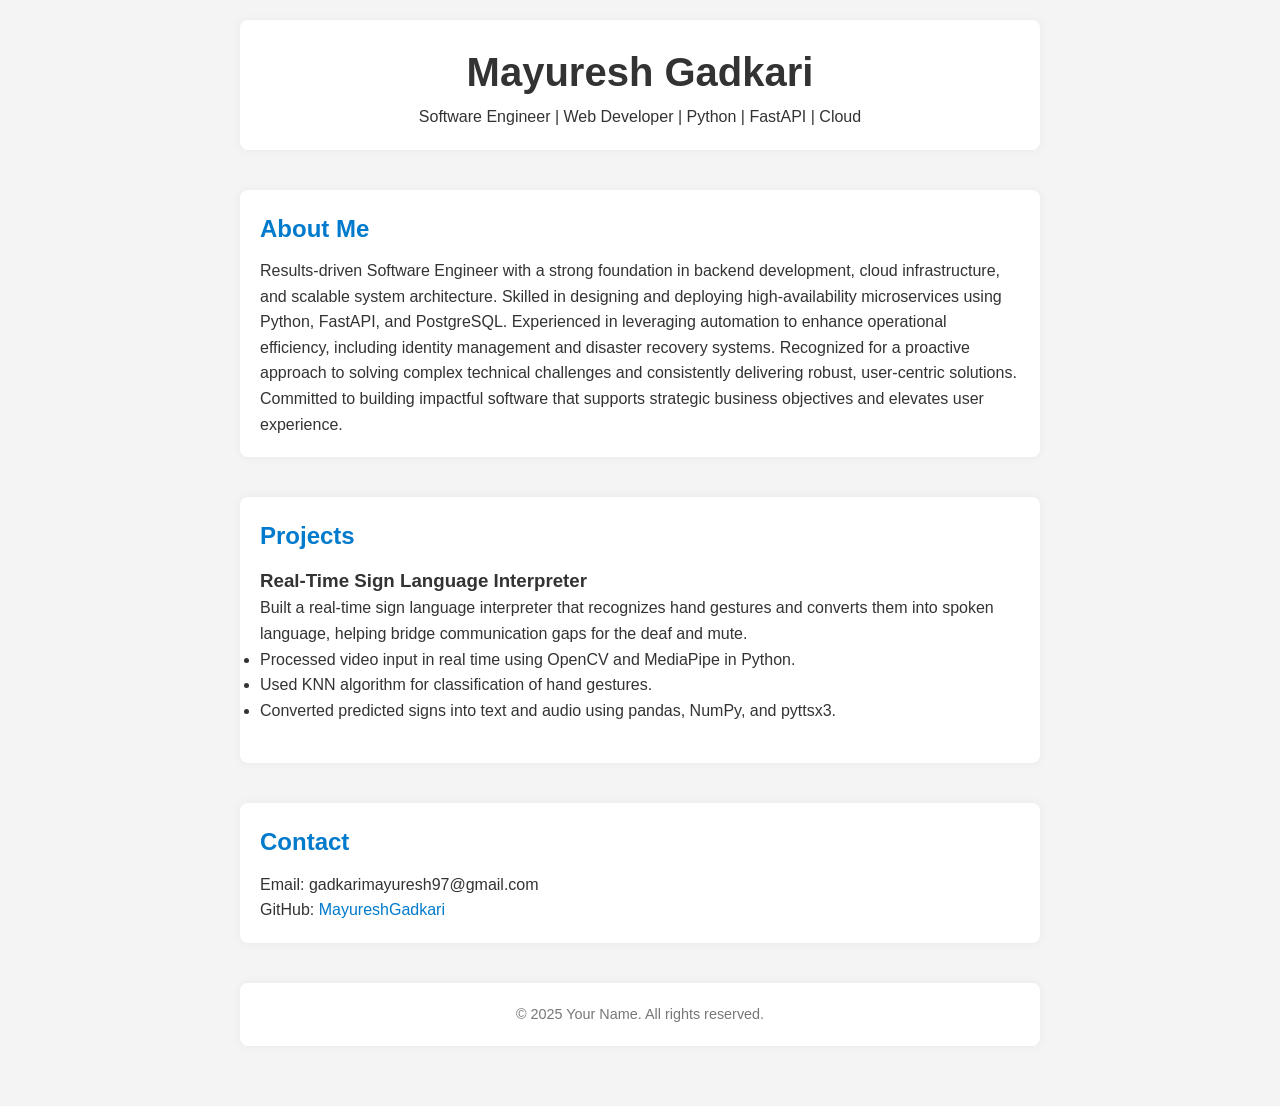
==== index.html @ cf2e9d56 "Started Portfolio development" ====
<!DOCTYPE html>
<html lang="en">
<head>
  <meta charset="UTF-8" />
  <meta name="viewport" content="width=device-width, initial-scale=1.0" />
  <title>Your Name - Portfolio</title>
  <link rel="stylesheet" href="style.css" />
</head>
<body>
  <header>
    <h1>Mayuresh Gadkari</h1>
    <p>Software Engineer | Web Developer | Python | FastAPI | Cloud </p>
  </header>

  <section id="about">
    <h2>About Me</h2>
    <p>Results-driven Software Engineer with a strong foundation in backend development, cloud infrastructure, and
scalable system architecture. Skilled in designing and deploying high-availability microservices using Python,
FastAPI, and PostgreSQL. Experienced in leveraging automation to enhance operational efficiency, including
identity management and disaster recovery systems. Recognized for a proactive approach to solving complex
technical challenges and consistently delivering robust, user-centric solutions. Committed to building impactful
software that supports strategic business objectives and elevates user experience.</p>
  </section>

  <section id="projects">
    <h2>Projects</h2>
    <div class="project">
      <h3>Real-Time Sign Language Interpreter</h3>
      <p>
        Built a real-time sign language interpreter that recognizes hand gestures and converts them into spoken language,
        helping bridge communication gaps for the deaf and mute.
      </p>
      <ul>
        <li>Processed video input in real time using OpenCV and MediaPipe in Python.</li>
        <li>Used KNN algorithm for classification of hand gestures.</li>
        <li>Converted predicted signs into text and audio using pandas, NumPy, and pyttsx3.</li>
      </ul>
    </div>

  </section>

  <section id="contact">
    <h2>Contact</h2>
    <p>Email: gadkarimayuresh97@gmail.com</p>
    <p>GitHub: <a href="https://github.com/MayureshGadkari" target="_blank">MayureshGadkari</a></p>
  </section>

  <footer>
    <p>© 2025 Your Name. All rights reserved.</p>
  </footer>
</body>
</html>
---- style.css ----
/* Reset + base styles */
* {
  margin: 0;
  padding: 0;
  box-sizing: border-box;
}

body {
  font-family: Arial, sans-serif;
  line-height: 1.6;
  background-color: #f4f4f4;
  color: #333;
  padding: 20px;
}

/* Layout */
header, section, footer {
  max-width: 800px;
  margin: 0 auto 40px;
  padding: 20px;
  background: white;
  border-radius: 8px;
  box-shadow: 0 0 10px rgba(0,0,0,0.05);
}

header {
  text-align: center;
}

h1 {
  font-size: 2.5em;
  color: #333;
}

h2 {
  margin-bottom: 10px;
  color: #007acc;
}

.project {
  margin-bottom: 20px;
}

a {
  color: #007acc;
  text-decoration: none;
}

a:hover {
  text-decoration: underline;
}

footer {
  text-align: center;
  font-size: 0.9em;
  color: #777;
}
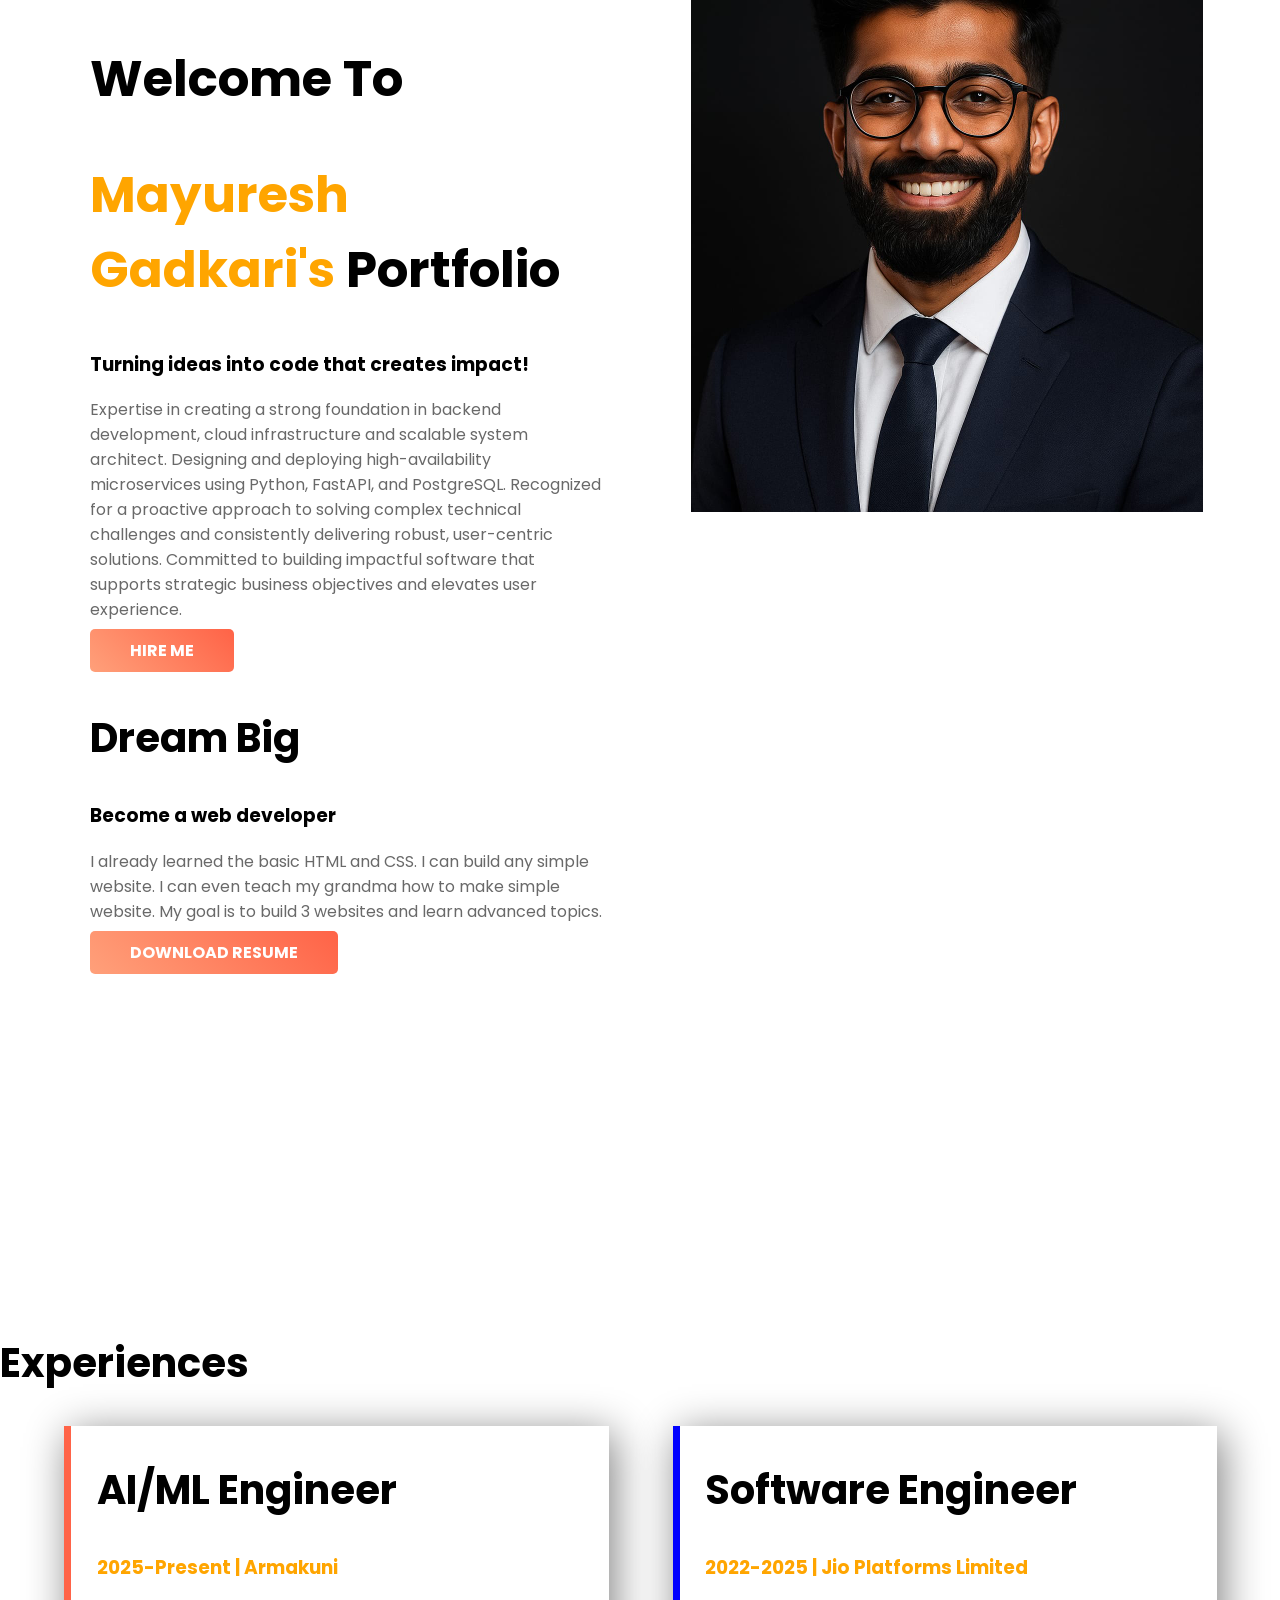
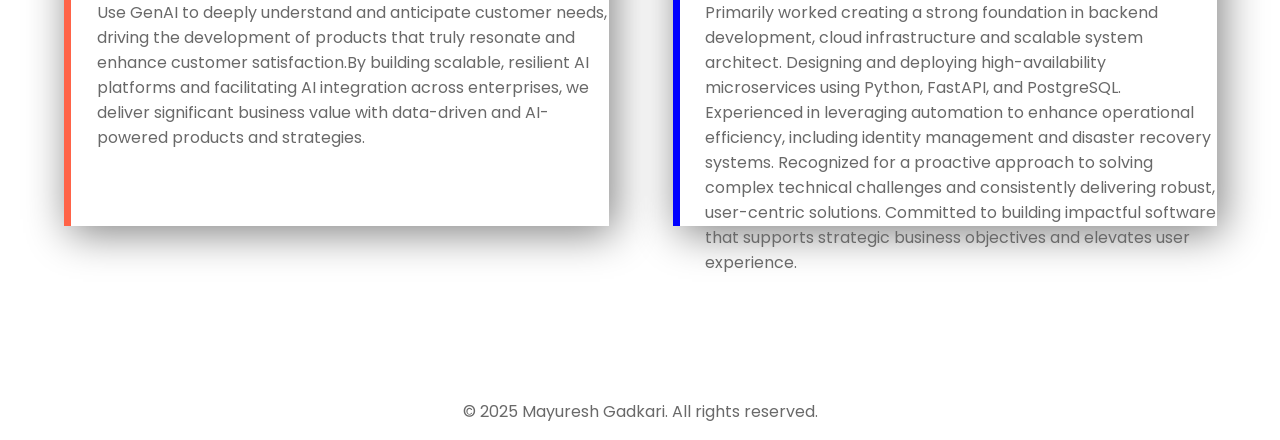
==== commit 12c4a754: "Changed the file name" ====
--- a/index.html
+++ b/index.html
@@ -1,52 +1,59 @@
 <!DOCTYPE html>
 <html lang="en">
 <head>
-  <meta charset="UTF-8" />
-  <meta name="viewport" content="width=device-width, initial-scale=1.0" />
-  <title>Your Name - Portfolio</title>
-  <link rel="stylesheet" href="style.css" />
+    <meta charset="UTF-8">
+    <meta name="viewport" content="width=device-width, initial-scale=1.0">
+    <meta http-equiv="X-UA-Compatible" content="ie=edge">
+    <title>Mayuresh Gadkari Website</title>
+    <link href="https://fonts.googleapis.com/css?family=Poppins&display=swap" rel="stylesheet">
+    <link rel="stylesheet" href="style.css">
 </head>
 <body>
-  <header>
-    <h1>Mayuresh Gadkari</h1>
-    <p>Software Engineer | Web Developer | Python | FastAPI | Cloud </p>
-  </header>
-
-  <section id="about">
-    <h2>About Me</h2>
-    <p>Results-driven Software Engineer with a strong foundation in backend development, cloud infrastructure, and
-scalable system architecture. Skilled in designing and deploying high-availability microservices using Python,
+    <section class="top-banner">
+        <div class="half-width">
+            <h1>Welcome To</h1>
+            <h1><span>Mayuresh Gadkari's</span> Portfolio</h1>
+            <h3>Turning ideas into code that creates impact!</h3>
+            <p>Expertise in creating a strong foundation in backend development, cloud infrastructure and scalable system architect. Designing and deploying high-availability microservices using Python,
+FastAPI, and PostgreSQL. Recognized for a proactive approach to solving complex
+technical challenges and consistently delivering robust, user-centric solutions. Committed to building impactful
+software that supports strategic business objectives and elevates user experience.</p>
+            <a class="anchor-button" target="_blank" href="https://www.linkedin.com/in/mayuresh-gadkari/">HIRE ME</a>
+        </div>
+        <div class="half-width">
+            <img src="images/mayuresh_portfolio.jpeg" alt="">
+        </div>
+    </section>
+    <section class="dream-area">
+        <div class="half-width">
+            <img src="images/jhankar2.png" alt="">
+        </div>
+        <div class="half-width">
+            <h2>Dream Big</h2>
+            <h3>Become a web developer</h3>
+            <p>I already learned the basic HTML and CSS. I can build any simple website. I can even teach my grandma how to make simple website. My goal is to build 3 websites and learn advanced topics.</p>
+            <a class="anchor-button" href="">DOWNLOAD RESUME</a>
+        </div>
+    </section>
+    <section class="experience-area">
+        <h2>Experiences</h2>
+        <div class="half-width" id="full-stack">
+            <h2>AI/ML Engineer</h2>
+            <h3>2025-Present | Armakuni</h3>
+            <p>Use GenAI to deeply understand and anticipate customer needs, driving the development of products that truly resonate and enhance customer satisfaction.By building scalable, resilient AI platforms and facilitating AI integration across enterprises, we deliver significant business value with data-driven and AI-powered products and strategies.</p>
+        </div>
+        <div class="half-width" id="baby-web">
+            <h2>Software Engineer</h2>
+            <h3>2022-2025 | Jio Platforms Limited</h3>
+            <p>Primarily worked creating a strong foundation in backend development, cloud infrastructure and scalable system architect. Designing and deploying high-availability microservices using Python,
 FastAPI, and PostgreSQL. Experienced in leveraging automation to enhance operational efficiency, including
 identity management and disaster recovery systems. Recognized for a proactive approach to solving complex
 technical challenges and consistently delivering robust, user-centric solutions. Committed to building impactful
 software that supports strategic business objectives and elevates user experience.</p>
-  </section>
-
-  <section id="projects">
-    <h2>Projects</h2>
-    <div class="project">
-      <h3>Real-Time Sign Language Interpreter</h3>
-      <p>
-        Built a real-time sign language interpreter that recognizes hand gestures and converts them into spoken language,
-        helping bridge communication gaps for the deaf and mute.
-      </p>
-      <ul>
-        <li>Processed video input in real time using OpenCV and MediaPipe in Python.</li>
-        <li>Used KNN algorithm for classification of hand gestures.</li>
-        <li>Converted predicted signs into text and audio using pandas, NumPy, and pyttsx3.</li>
-      </ul>
-    </div>
-
-  </section>
-
-  <section id="contact">
-    <h2>Contact</h2>
-    <p>Email: gadkarimayuresh97@gmail.com</p>
-    <p>GitHub: <a href="https://github.com/MayureshGadkari" target="_blank">MayureshGadkari</a></p>
-  </section>
-
-  <footer>
-    <p>© 2025 Your Name. All rights reserved.</p>
-  </footer>
+        </div>
+    </section>
+    <footer>
+        <p>© 2025 Mayuresh Gadkari. All rights reserved.</p>
+    </footer>
 </body>
-</html>
+</html>
--- a/style.css
+++ b/style.css
@@ -1,57 +1,70 @@
-/* Reset + base styles */
-* {
-  margin: 0;
-  padding: 0;
-  box-sizing: border-box;
+body{
+    margin: 0;
+    font-family: 'Poppins', sans-serif;
+}
+section{
+    height: 500px;
+    padding-bottom: 150px;
+}
+.top-banner{
+    background-image: url("images/top-banner.png");
+    background-repeat: no-repeat;
+}
+.half-width{
+    width:40%;
+    float: left;
+    margin-left: 5%;
+    padding-left: 2%;
+}
+h1{
+    font-size: 50px;
+}
+h1 span{
+    color: orange;
+}
+.half-width img{
+    width: 100%;
+}
+.anchor-button{
+    text-decoration: none;
+    background: linear-gradient(45deg, lightsalmon, tomato);
+    padding: 10px 40px;
+    border-radius: 5px;
+    color: white;
+    font-weight: 700;
+}
+p{
+    color: dimgray;
+}
+.dream-area{
+    background-image: url("images/dream-bg.png");
+    background-repeat: no-repeat;
+    background-position: right;
+}
+h2{
+    font-size: 40px;
+}
+.experience-area{
+    background-image: url("images/exp-bg.png");
+    background-repeat: no-repeat;
+    background-position: left;
+}
+.experience-area h3{
+    color: orange;
 }
 
-body {
-  font-family: Arial, sans-serif;
-  line-height: 1.6;
-  background-color: #f4f4f4;
-  color: #333;
-  padding: 20px;
+.experience-area div{
+    box-shadow: 5px 7px 40px gray;
+    height: 80%;
 }
-
-/* Layout */
-header, section, footer {
-  max-width: 800px;
-  margin: 0 auto 40px;
-  padding: 20px;
-  background: white;
-  border-radius: 8px;
-  box-shadow: 0 0 10px rgba(0,0,0,0.05);
+#full-stack{
+    border-left: 7px solid tomato;
 }
-
-header {
-  text-align: center;
+#baby-web{
+    border-left: 7px solid;
+    border-image: linear-gradient(blue 100%, cyan 100%);
+    border-image-slice: 1;
 }
-
-h1 {
-  font-size: 2.5em;
-  color: #333;
-}
-
-h2 {
-  margin-bottom: 10px;
-  color: #007acc;
-}
-
-.project {
-  margin-bottom: 20px;
-}
-
-a {
-  color: #007acc;
-  text-decoration: none;
-}
-
-a:hover {
-  text-decoration: underline;
-}
-
-footer {
-  text-align: center;
-  font-size: 0.9em;
-  color: #777;
-}
+footer p{
+    text-align: center;
+}
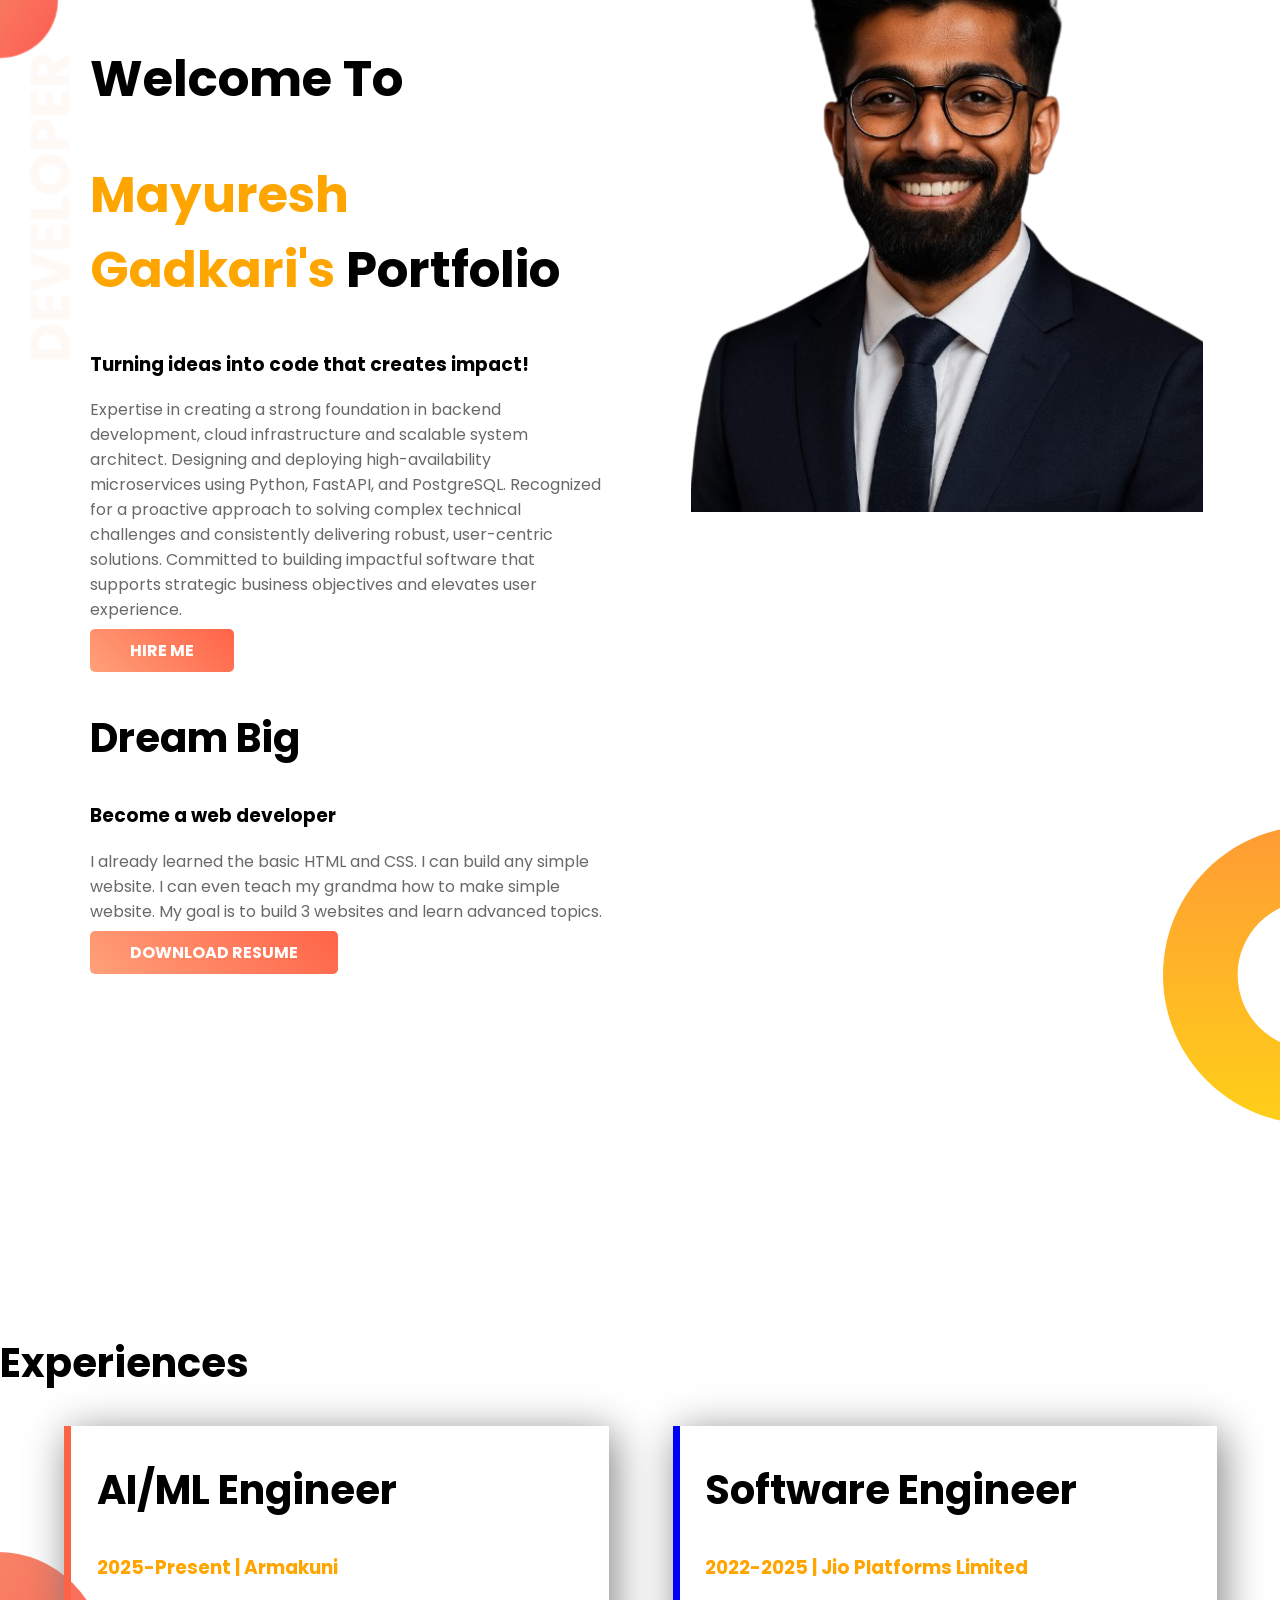
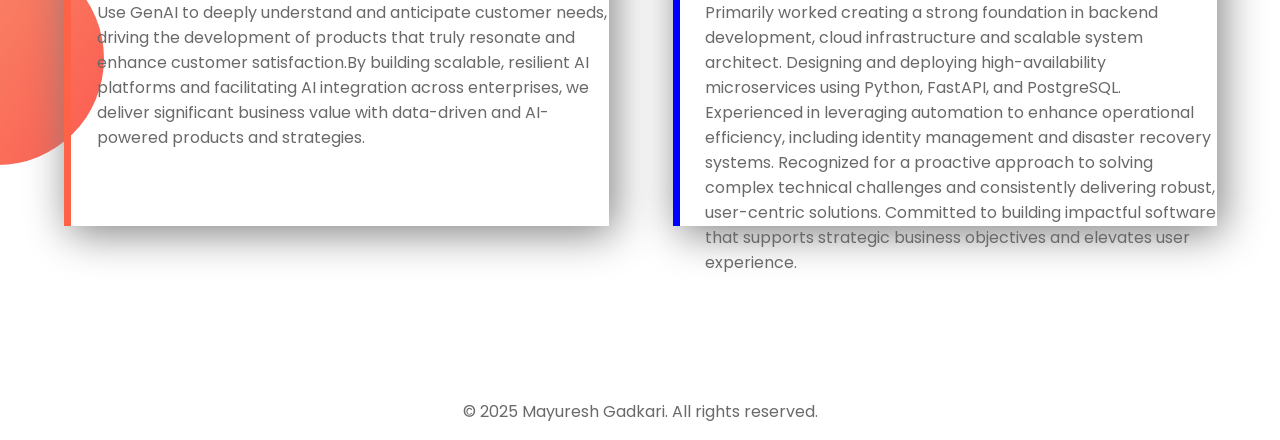
==== commit 63081d69: "Added Png files" ====
--- a/index.html
+++ b/index.html
@@ -21,7 +21,7 @@
             <a class="anchor-button" target="_blank" href="https://www.linkedin.com/in/mayuresh-gadkari/">HIRE ME</a>
         </div>
         <div class="half-width">
-            <img src="images/mayuresh_portfolio.jpeg" alt="">
+            <img src="images/mayuresh_portfolio-removebg-preview.png" alt="">
         </div>
     </section>
     <section class="dream-area">
--- a/style.css
+++ b/style.css
@@ -67,4 +67,6 @@
 }
 footer p{
     text-align: center;
-}+}
+
+/* This is a comment in CSS */
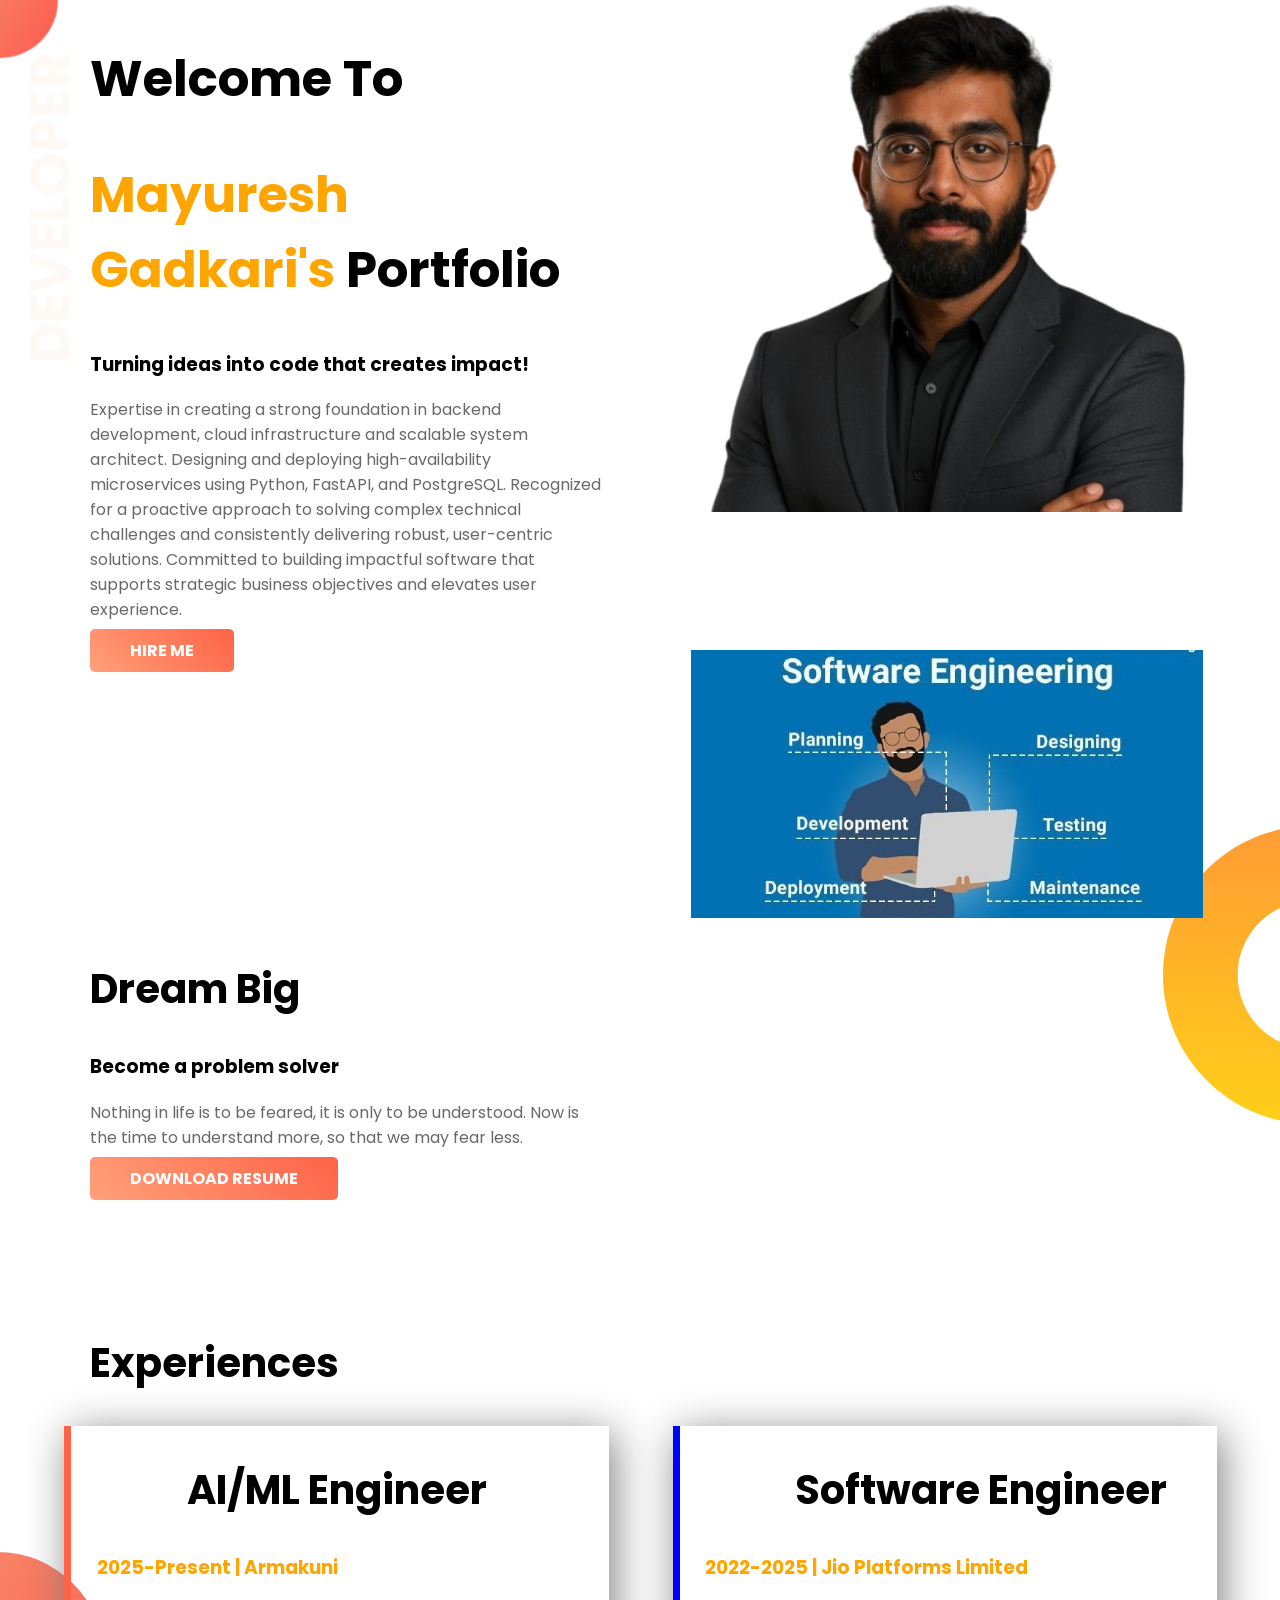
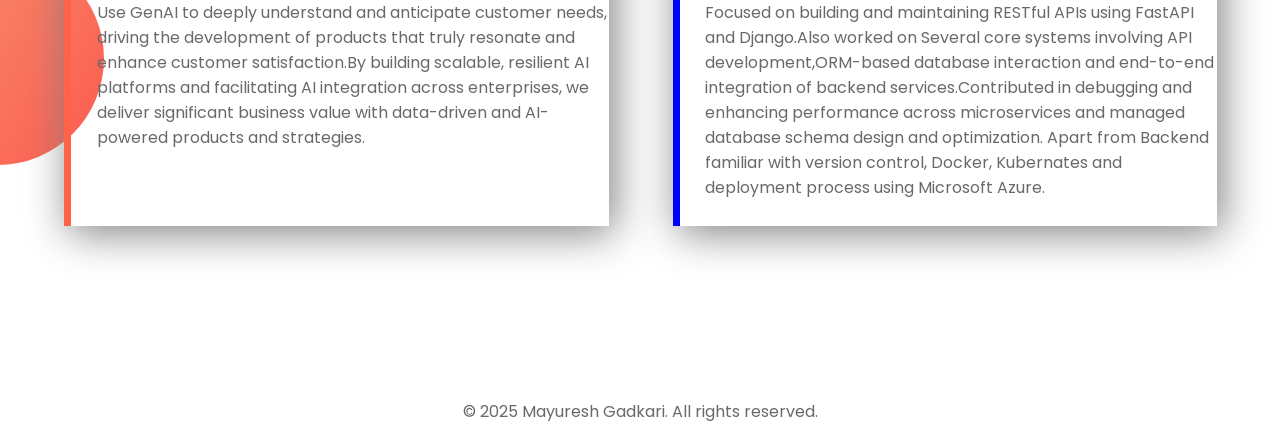
==== commit 9a2c8026: "pop experience in cards" ====
--- a/index.html
+++ b/index.html
@@ -21,18 +21,19 @@
             <a class="anchor-button" target="_blank" href="https://www.linkedin.com/in/mayuresh-gadkari/">HIRE ME</a>
         </div>
         <div class="half-width">
-            <img src="images/mayuresh_portfolio-removebg-preview.png" alt="">
+            <img src="images/mayureshAI-removebg-preview.png" alt="">
         </div>
     </section>
     <section class="dream-area">
         <div class="half-width">
-            <img src="images/jhankar2.png" alt="">
+            <img src="images/software-engineering-featured.jpg" alt="">
         </div>
         <div class="half-width">
             <h2>Dream Big</h2>
-            <h3>Become a web developer</h3>
-            <p>I already learned the basic HTML and CSS. I can build any simple website. I can even teach my grandma how to make simple website. My goal is to build 3 websites and learn advanced topics.</p>
-            <a class="anchor-button" href="">DOWNLOAD RESUME</a>
+            <h3>Become a problem solver</h3>
+            <p>Nothing in life is to be feared, it is only to be understood. Now is the time to understand more, so that we may fear less.</p>
+            <p></p>
+            <a class="anchor-button" href=documents/Mayuresh_Gadkari_resume.pdf>DOWNLOAD RESUME</a>
         </div>
     </section>
     <section class="experience-area">
@@ -45,11 +46,9 @@
         <div class="half-width" id="baby-web">
             <h2>Software Engineer</h2>
             <h3>2022-2025 | Jio Platforms Limited</h3>
-            <p>Primarily worked creating a strong foundation in backend development, cloud infrastructure and scalable system architect. Designing and deploying high-availability microservices using Python,
-FastAPI, and PostgreSQL. Experienced in leveraging automation to enhance operational efficiency, including
-identity management and disaster recovery systems. Recognized for a proactive approach to solving complex
-technical challenges and consistently delivering robust, user-centric solutions. Committed to building impactful
-software that supports strategic business objectives and elevates user experience.</p>
+            <p>Focused on building and maintaining RESTful APIs using FastAPI and Django.Also worked on Several core systems involving API development,ORM-based
+            database interaction and end-to-end integration of backend services.Contributed in debugging and enhancing performance across microservices and managed database schema
+            design and optimization. Apart from Backend familiar with version control, Docker, Kubernates and deployment process using Microsoft Azure.</p>
         </div>
     </section>
     <footer>
--- a/style.css
+++ b/style.css
@@ -52,10 +52,31 @@
 .experience-area h3{
     color: orange;
 }
-
+.experience-area h2 {
+    margin-left: 90px; /* or padding-left: 40px; */
+}
 .experience-area div{
     box-shadow: 5px 7px 40px gray;
     height: 80%;
+}
+.experience-area .half-width {
+  transition: transform 0.3s ease, box-shadow 0.3s ease;
+  cursor: pointer; /* optional, shows pointer on hover */
+}
+
+.experience-area .half-width:hover {
+  transform: scale(1.05); /* pop effect by slightly enlarging */
+  box-shadow: 0 10px 20px rgba(0, 0, 0, 0.2); /* adds subtle shadow */
+  z-index: 10; /* make sure hovered card is above others */
+}
+.anchor-button {
+  transition: transform 0.3s ease, box-shadow 0.3s ease;
+  cursor: pointer;
+}
+
+.anchor-button:hover {
+  transform: scale(1.1); /* slightly bigger */
+  box-shadow: 0 8px 15px rgba(255, 99, 71, 0.6); /* soft glowing shadow */
 }
 #full-stack{
     border-left: 7px solid tomato;
@@ -69,4 +90,137 @@
     text-align: center;
 }
 
-/* This is a comment in CSS */+/*!* This is a comment in CSS *!*/
+
+
+/*!* ===== RESET & BASE STYLES ===== *!*/
+/*body {*/
+/*    margin: 0;*/
+/*    font-family: 'Poppins', sans-serif;*/
+/*}*/
+
+/*p {*/
+/*    color: dimgray;*/
+/*}*/
+
+/*h1 {*/
+/*    font-size: 50px;*/
+/*}*/
+
+/*h1 span {*/
+/*    color: orange;*/
+/*}*/
+
+/*h2 {*/
+/*    font-size: 40px;*/
+/*}*/
+
+/*footer p {*/
+/*    text-align: center;*/
+/*}*/
+
+/*!* ===== LAYOUT SECTIONS ===== *!*/
+/*section {*/
+/*    min-height: 500px; !* changed from height to min-height for better mobile support *!*/
+/*    padding-bottom: 150px;*/
+/*}*/
+
+/*!* ===== TOP BANNER ===== *!*/
+/*.top-banner {*/
+/*    background-image: url("images/top-banner.png");*/
+/*    background-repeat: no-repeat;*/
+/*    background-size: cover;*/
+/*    background-position: center;*/
+/*}*/
+
+/*!* ===== HALF-WIDTH COLUMNS ===== *!*/
+/*.half-width {*/
+/*    width: 40%;*/
+/*    float: left;*/
+/*    margin-left: 5%;*/
+/*    padding-left: 2%;*/
+/*}*/
+
+/*!* Make images inside half-width responsive *!*/
+/*.half-width img {*/
+/*    width: 100%;*/
+/*    height: auto;*/
+/*    border-radius: 50%; !* optional for circular image *!*/
+/*    object-fit: cover;*/
+/*}*/
+
+/*!* ===== BUTTON STYLE ===== *!*/
+/*.anchor-button {*/
+/*    text-decoration: none;*/
+/*    background: linear-gradient(45deg, lightsalmon, tomato);*/
+/*    padding: 10px 40px;*/
+/*    border-radius: 5px;*/
+/*    color: white;*/
+/*    font-weight: 700;*/
+/*}*/
+
+/*!* ===== DREAM SECTION ===== *!*/
+/*.dream-area {*/
+/*    background-image: url("images/dream-bg.png");*/
+/*    background-repeat: no-repeat;*/
+/*    background-position: right;*/
+/*    background-size: contain;*/
+/*}*/
+
+/*!* ===== EXPERIENCE SECTION ===== *!*/
+/*.experience-area {*/
+/*    background-image: url("images/exp-bg.png");*/
+/*    background-repeat: no-repeat;*/
+/*    background-position: left;*/
+/*    background-size: contain;*/
+/*}*/
+
+/*.experience-area h3 {*/
+/*    color: orange;*/
+/*}*/
+
+/*.experience-area div {*/
+/*    box-shadow: 5px 7px 40px gray;*/
+/*    height: 80%;*/
+/*}*/
+
+/*!* Individual experience cards *!*/
+/*#full-stack {*/
+/*    border-left: 7px solid tomato;*/
+/*}*/
+
+/*#baby-web {*/
+/*    border-left: 7px solid;*/
+/*    border-image: linear-gradient(blue, cyan);*/
+/*    border-image-slice: 1;*/
+/*}*/
+
+/*!* ===== RESPONSIVE FIXES ===== *!*/
+/*@media screen and (max-width: 768px) {*/
+/*    .half-width {*/
+/*        width: 90%;*/
+/*        float: none;*/
+/*        margin: 0 auto;*/
+/*        padding: 10px;*/
+/*        text-align: center;*/
+/*    }*/
+
+/*    h1 {*/
+/*        font-size: 32px;*/
+/*    }*/
+
+/*    h2 {*/
+/*        font-size: 28px;*/
+/*    }*/
+
+/*    .top-banner,*/
+/*    .dream-area,*/
+/*    .experience-area {*/
+/*        background-size: cover;*/
+/*        background-position: center;*/
+/*    }*/
+/*}*/
+
+
+
+/* End of CSS */
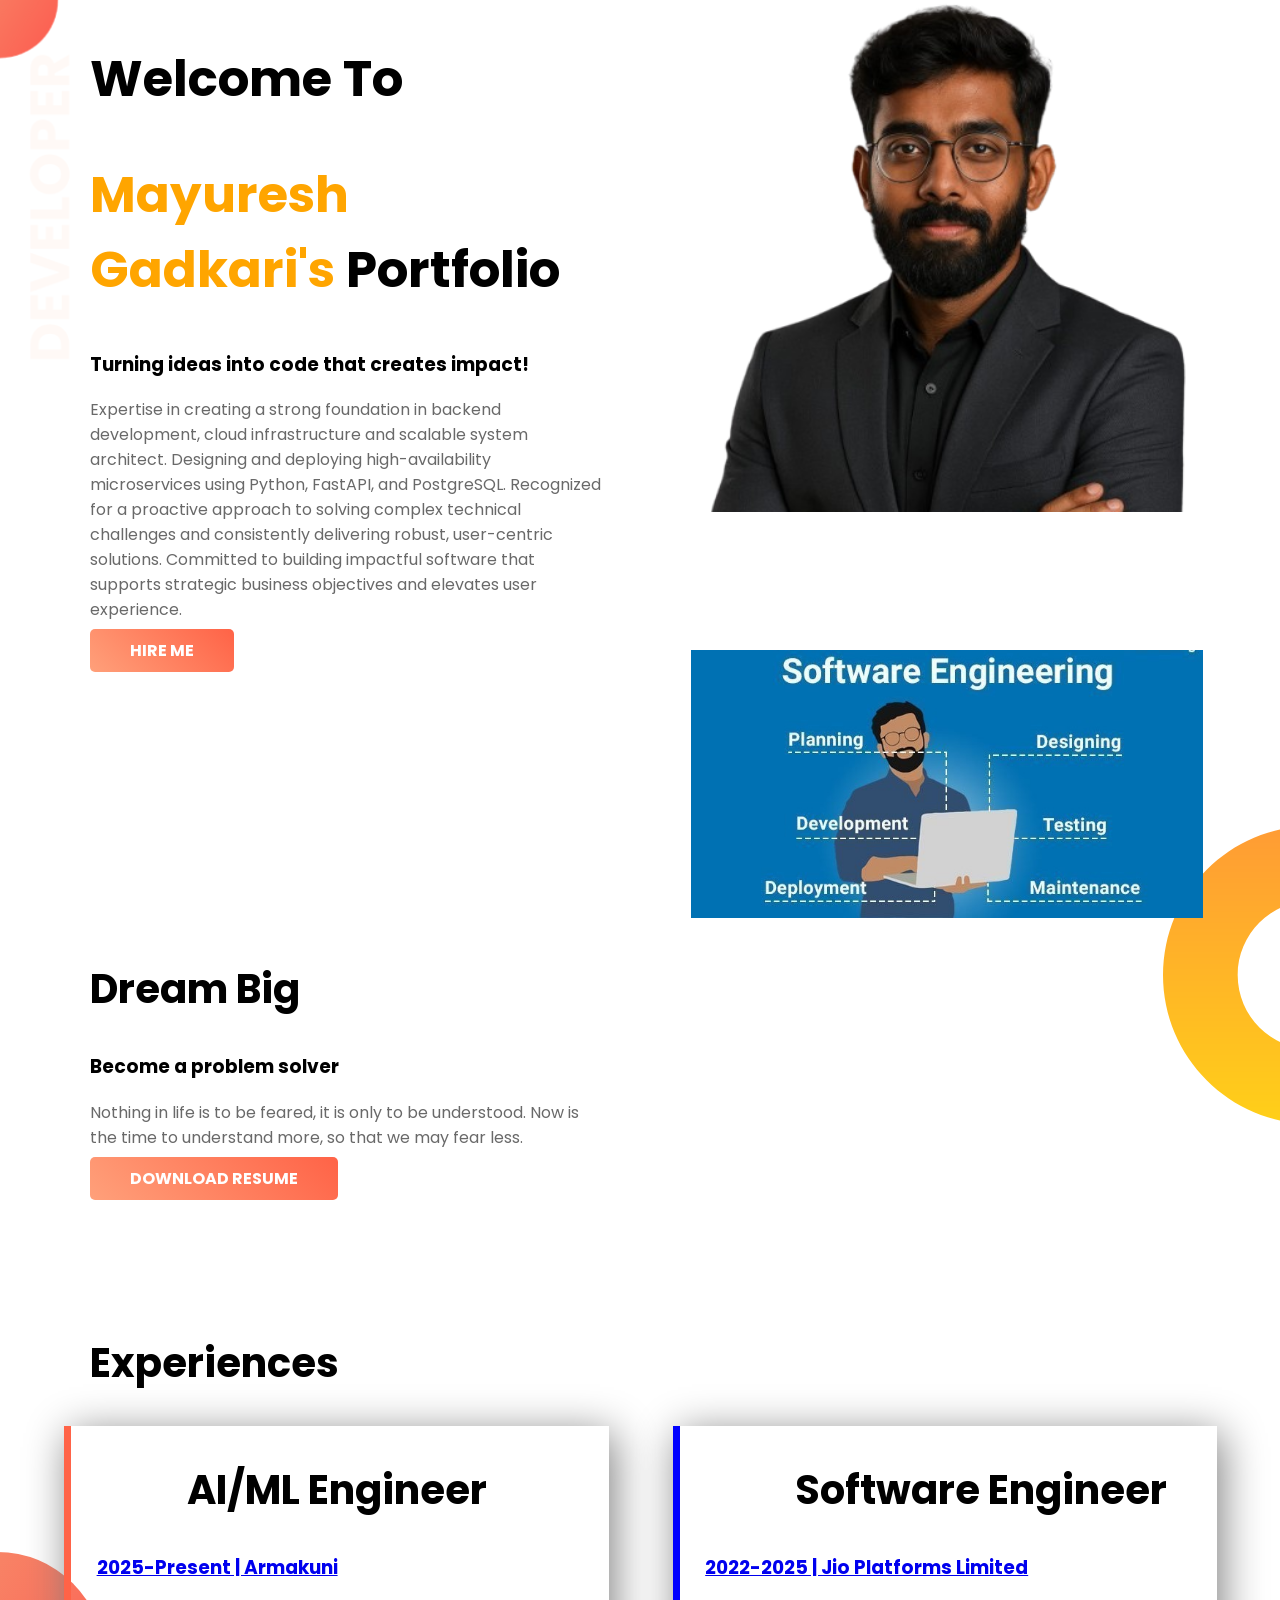
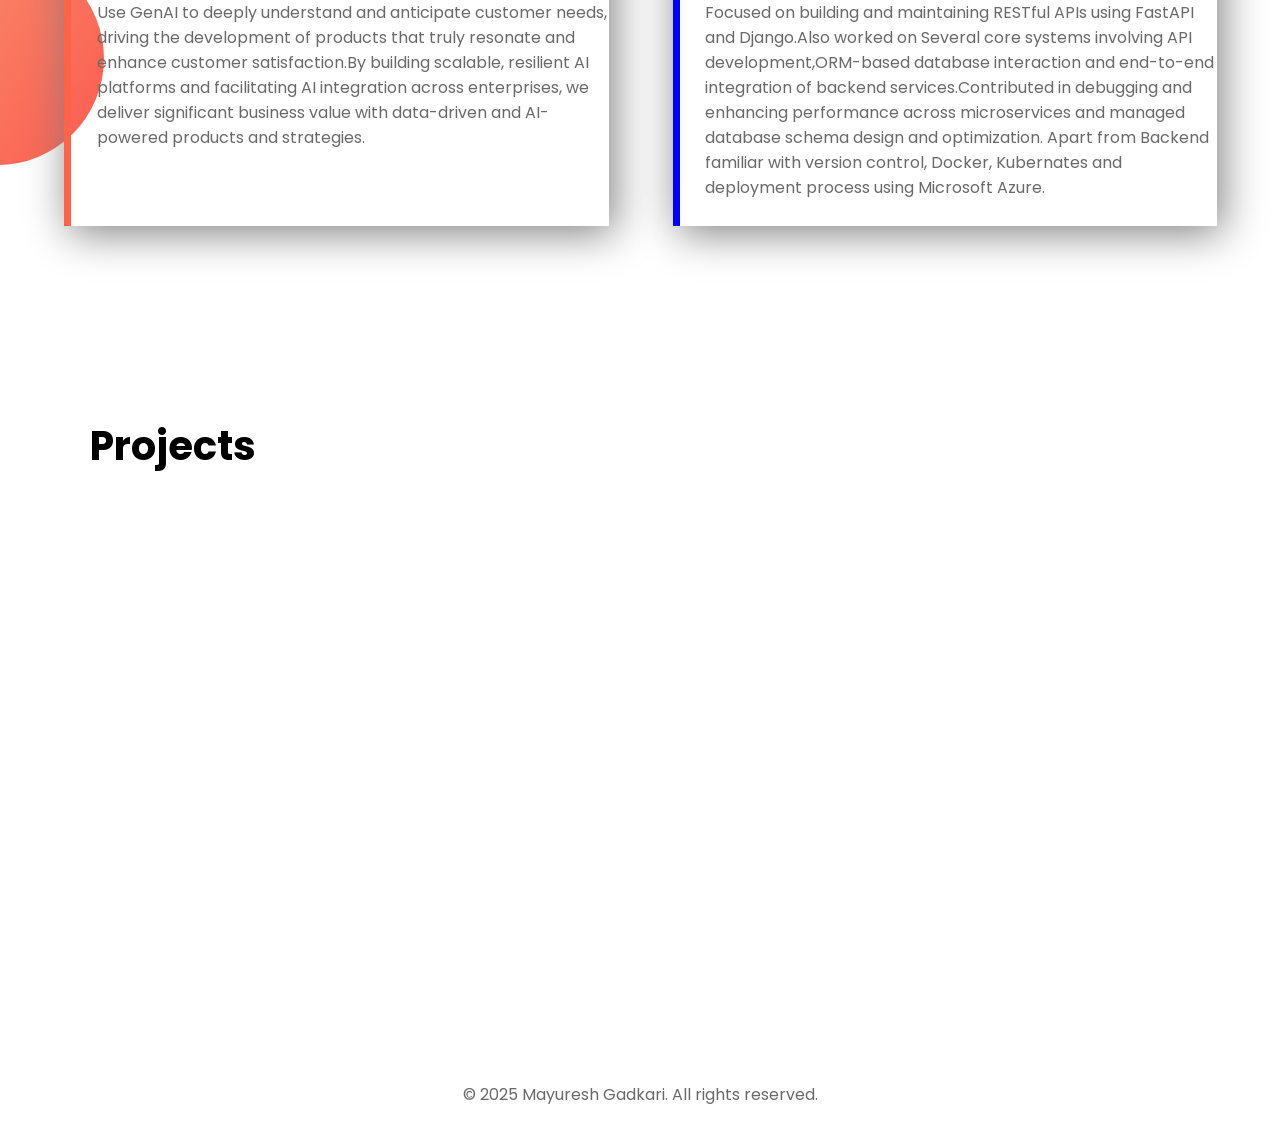
==== commit 6951d990: "Hyperlink added to the experience" ====
--- a/index.html
+++ b/index.html
@@ -40,16 +40,24 @@
         <h2>Experiences</h2>
         <div class="half-width" id="full-stack">
             <h2>AI/ML Engineer</h2>
-            <h3>2025-Present | Armakuni</h3>
+            <h3>
+                <a class="anchor-bottom" href="https://www.armakuni.com/" target="_blank" rel="noopener noreferrer">2025-Present | Armakuni</a>
+            </h3>
             <p>Use GenAI to deeply understand and anticipate customer needs, driving the development of products that truly resonate and enhance customer satisfaction.By building scalable, resilient AI platforms and facilitating AI integration across enterprises, we deliver significant business value with data-driven and AI-powered products and strategies.</p>
         </div>
         <div class="half-width" id="baby-web">
             <h2>Software Engineer</h2>
-            <h3>2022-2025 | Jio Platforms Limited</h3>
+            <h3>
+                <a class="anchor-bottom" href="https://www.jio.com/platforms/offerings/cloud-platforms/" target="_blank" rel="noopener noreferrer">
+        2022-2025 | Jio Platforms Limited</a>
+            </h3>
             <p>Focused on building and maintaining RESTful APIs using FastAPI and Django.Also worked on Several core systems involving API development,ORM-based
             database interaction and end-to-end integration of backend services.Contributed in debugging and enhancing performance across microservices and managed database schema
             design and optimization. Apart from Backend familiar with version control, Docker, Kubernates and deployment process using Microsoft Azure.</p>
         </div>
+    </section>
+    <section class="projects-area">
+        <h2>Projects</h2>
     </section>
     <footer>
         <p>© 2025 Mayuresh Gadkari. All rights reserved.</p>
--- a/style.css
+++ b/style.css
@@ -85,6 +85,10 @@
     border-left: 7px solid;
     border-image: linear-gradient(blue 100%, cyan 100%);
     border-image-slice: 1;
+}
+
+.projects-area h2 {
+    margin-left: 90px; /* or padding-left: 40px; */
 }
 footer p{
     text-align: center;
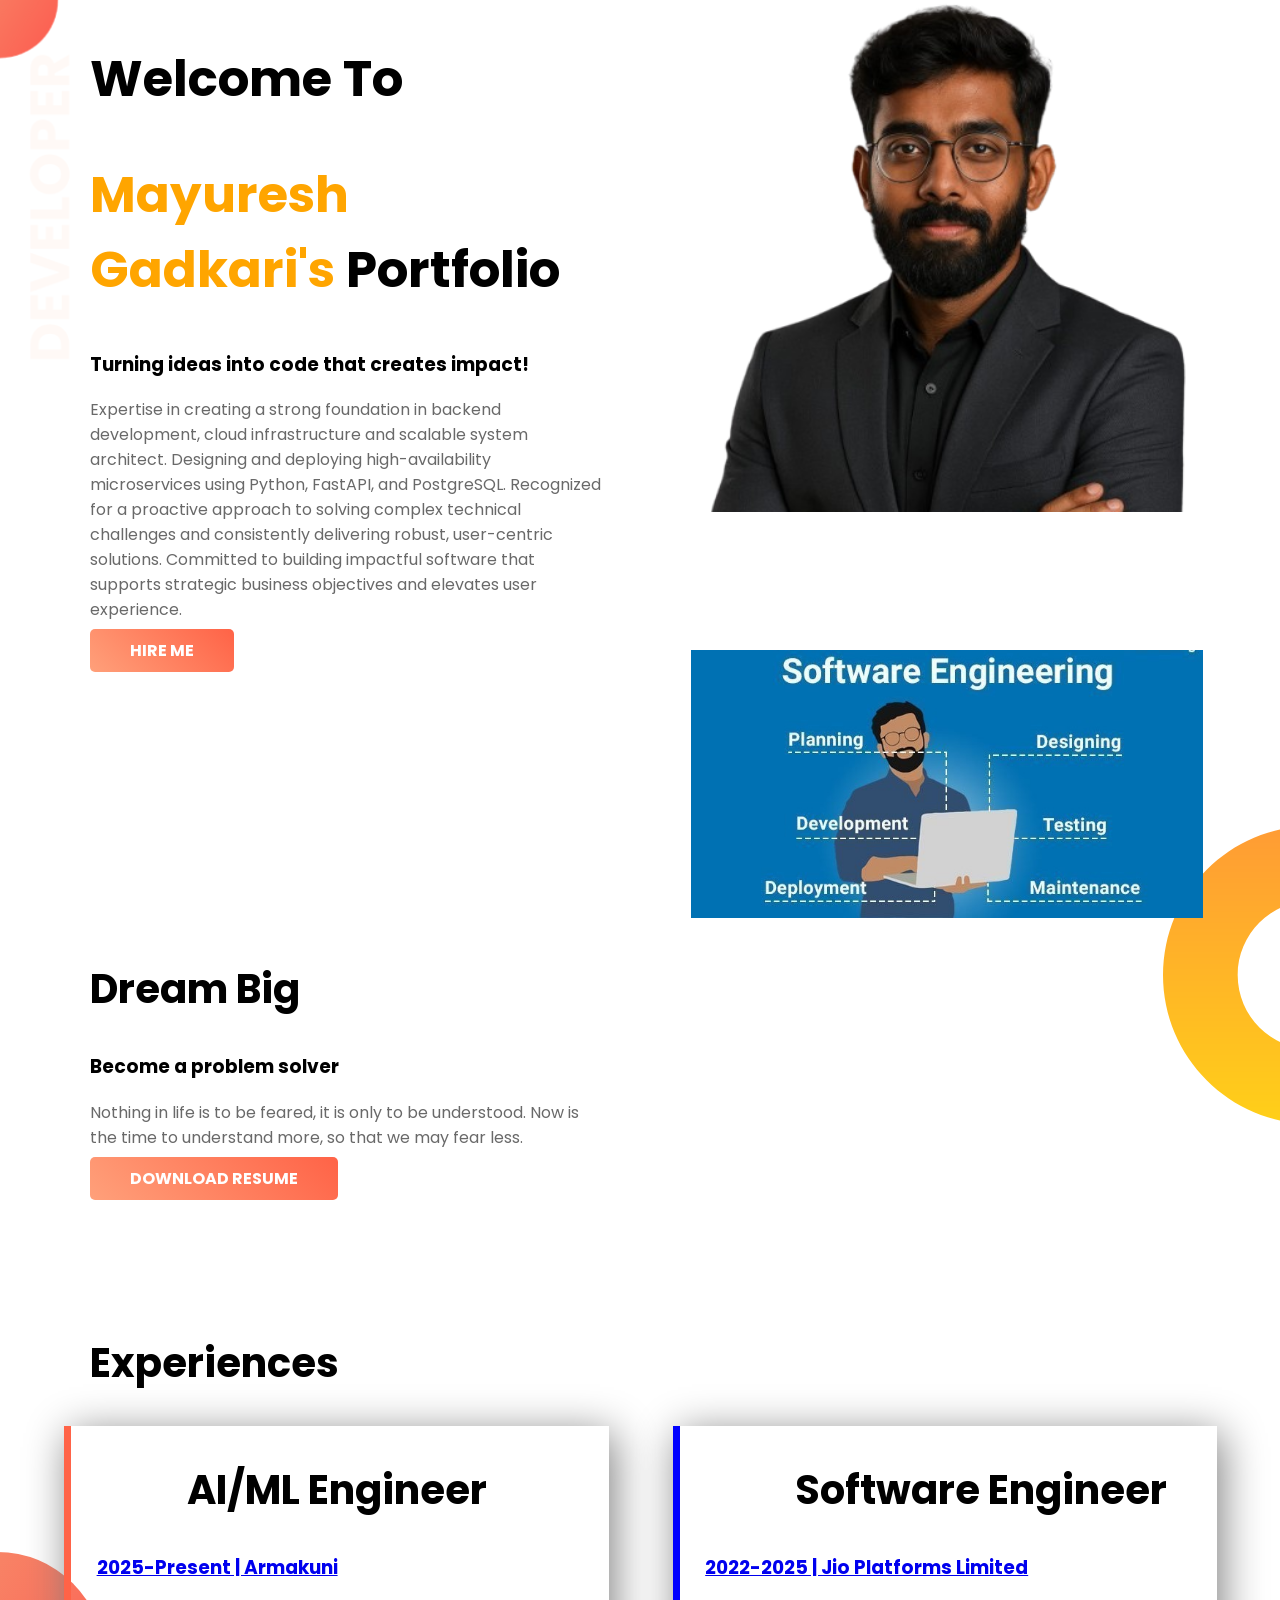
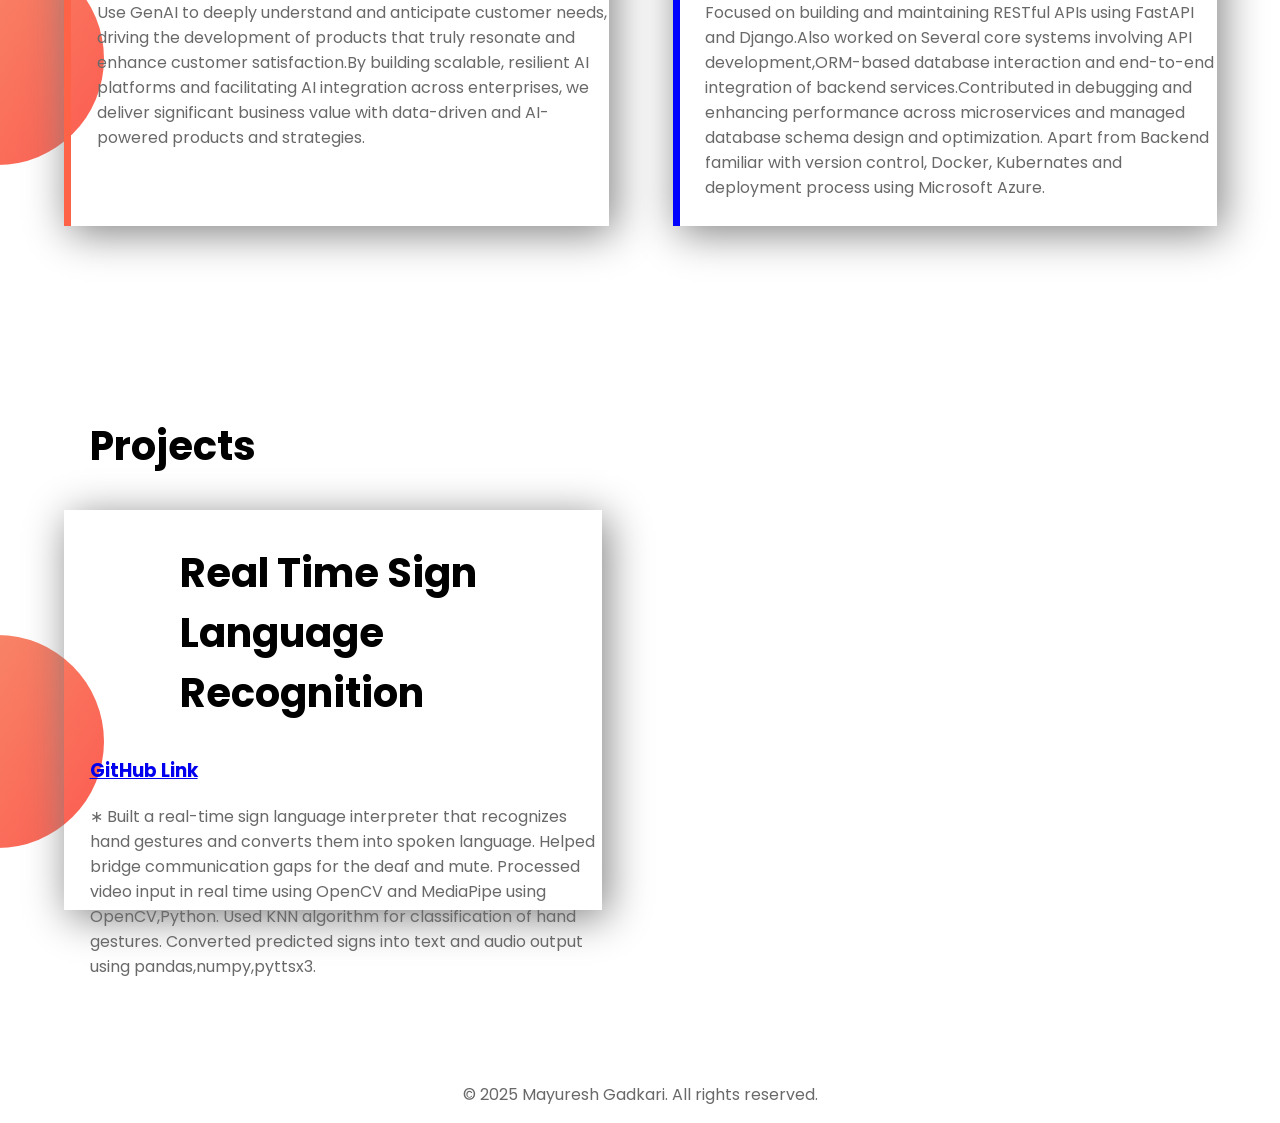
==== commit b99be139: "Made changes on Project" ====
--- a/index.html
+++ b/index.html
@@ -58,6 +58,15 @@
     </section>
     <section class="projects-area">
         <h2>Projects</h2>
+        <div class="half-width" id="sign-language">
+            <h2>Real Time Sign Language Recognition</h2>
+            <h3>
+                <a class="anchor-bottom" href="https://github.com/MayureshGadkari/sign_language_recognition" target="_blank" rel="noopener noreferrer">GitHub Link</a>
+            </h3>
+            <p>∗ Built a real-time sign language interpreter that recognizes hand gestures and converts them into spoken language.
+Helped bridge communication gaps for the deaf and mute. Processed video input in real time using OpenCV and MediaPipe using OpenCV,Python.
+            Used KNN algorithm for classification of hand gestures. Converted predicted signs into text and audio output using pandas,numpy,pyttsx3.</p>
+        </div>
     </section>
     <footer>
         <p>© 2025 Mayuresh Gadkari. All rights reserved.</p>
--- a/style.css
+++ b/style.css
@@ -1,6 +1,7 @@
 body{
     margin: 0;
     font-family: 'Poppins', sans-serif;
+
 }
 section{
     height: 500px;
@@ -69,6 +70,31 @@
   box-shadow: 0 10px 20px rgba(0, 0, 0, 0.2); /* adds subtle shadow */
   z-index: 10; /* make sure hovered card is above others */
 }
+.projects-area{
+    background-image: url("images/exp-bg.png");
+    background-repeat: no-repeat;
+    background-position: left;
+}
+.projects-area h3{
+    color: orange;
+}
+.projects-area h2 {
+    margin-left: 90px; /* or padding-left: 40px; */
+}
+.projects-area div{
+    box-shadow: 5px 7px 40px gray;
+    height: 80%;
+}
+.projects-area .half-width {
+  transition: transform 0.3s ease, box-shadow 0.3s ease;
+  cursor: pointer; /* optional, shows pointer on hover */
+}
+
+.projects-area .half-width:hover {
+  transform: scale(1.05); /* pop effect by slightly enlarging */
+  box-shadow: 0 10px 20px rgba(0, 0, 0, 0.2); /* adds subtle shadow */
+  z-index: 10; /* make sure hovered card is above others */
+}
 .anchor-button {
   transition: transform 0.3s ease, box-shadow 0.3s ease;
   cursor: pointer;
@@ -85,6 +111,9 @@
     border-left: 7px solid;
     border-image: linear-gradient(blue 100%, cyan 100%);
     border-image-slice: 1;
+}
+#projects-area{
+    border-left: 7px seagreen;
 }
 
 .projects-area h2 {
